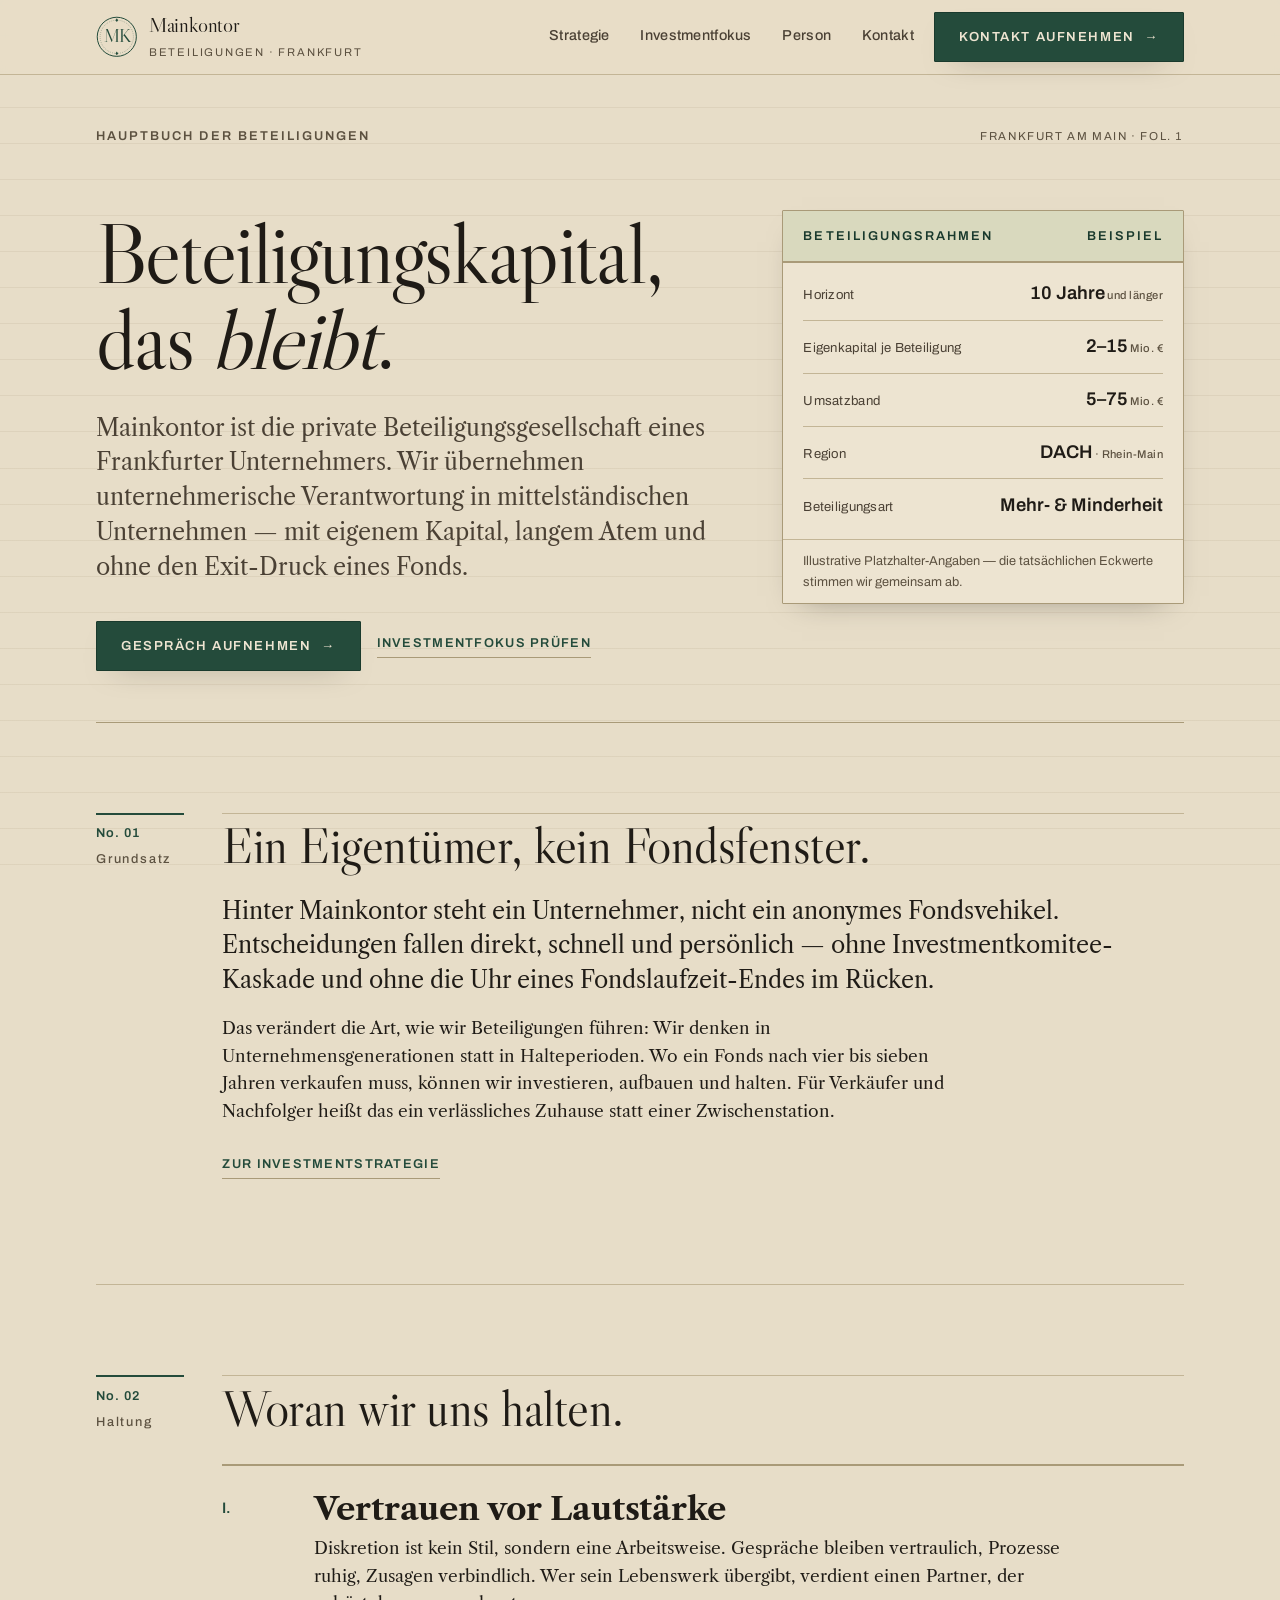
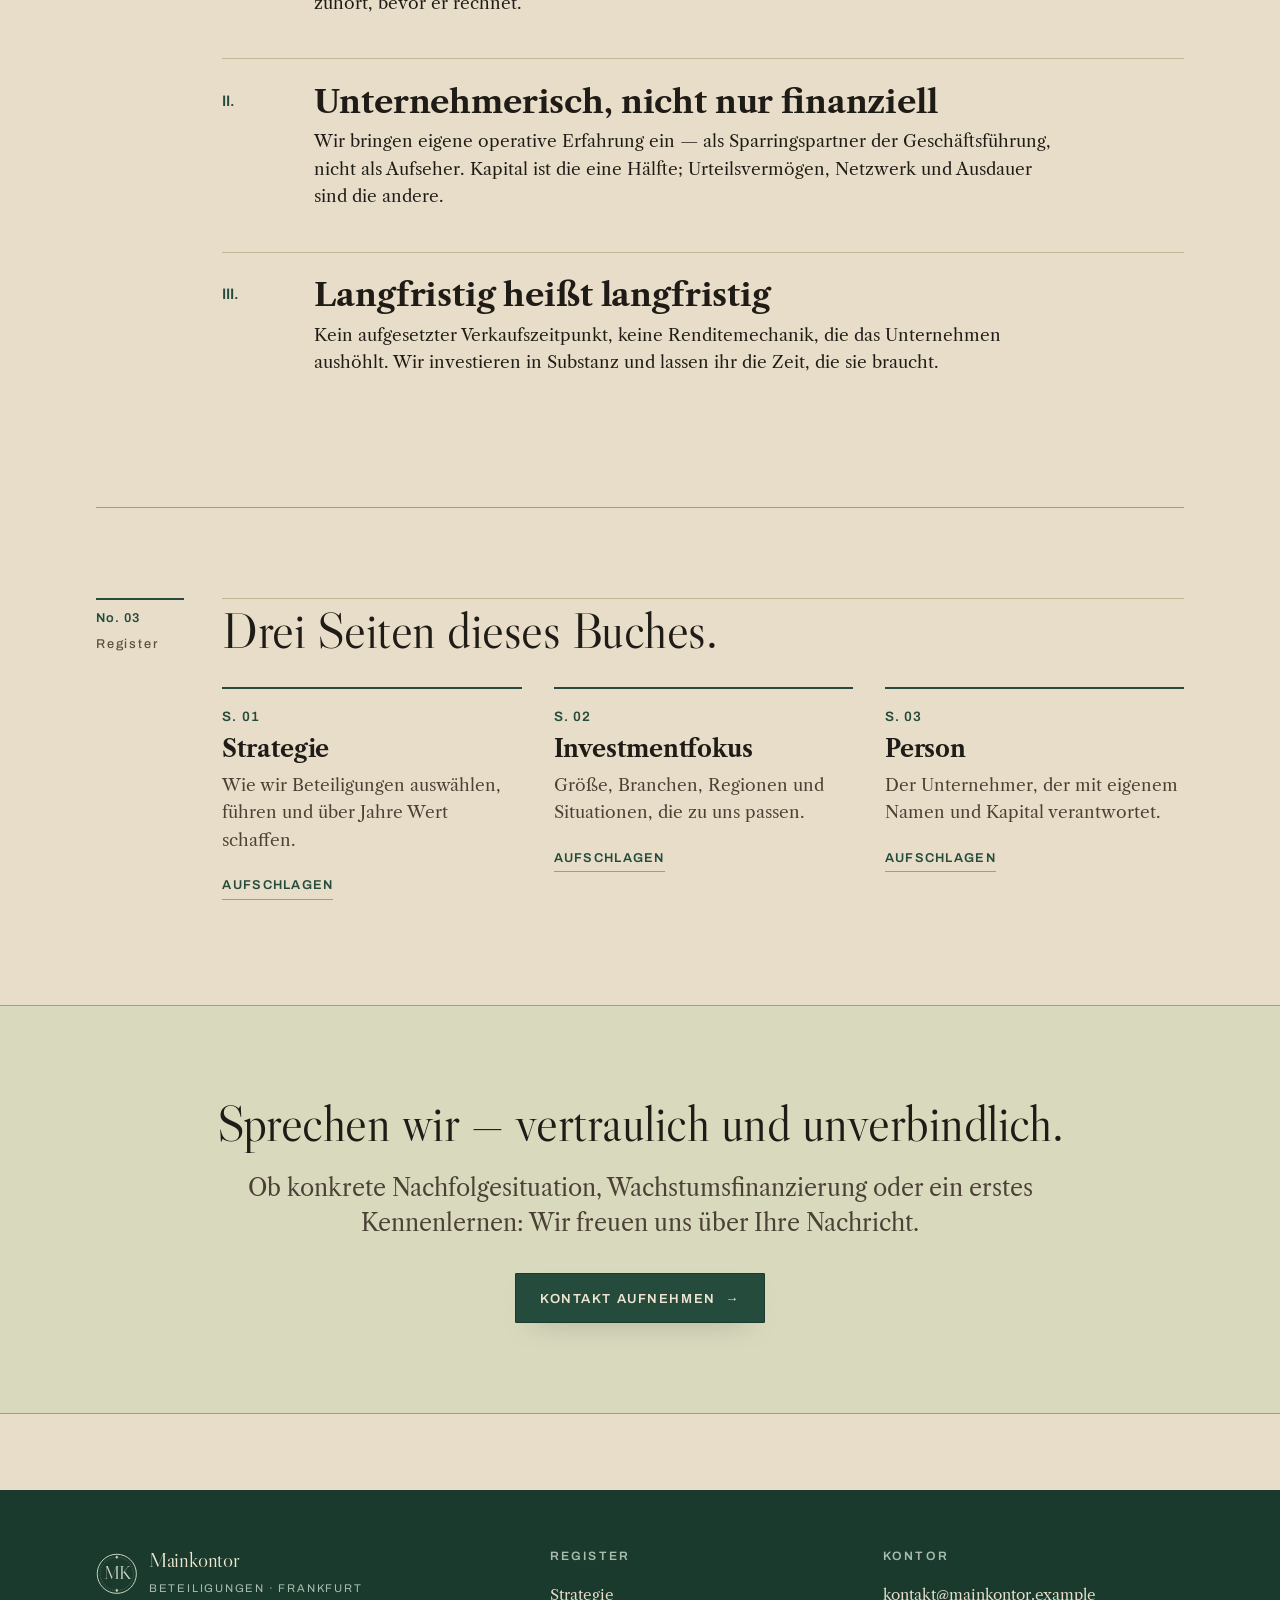
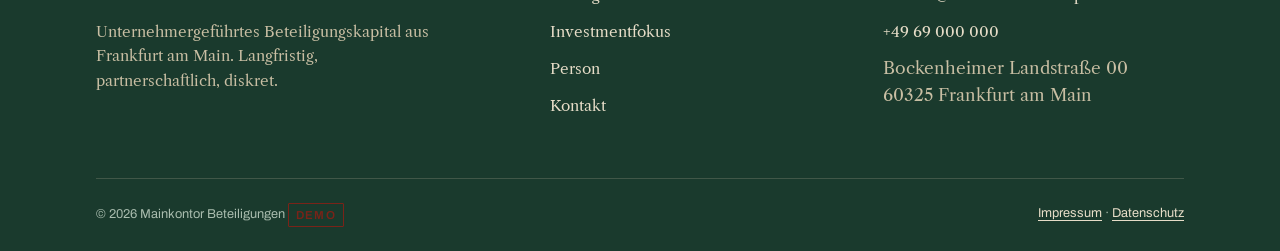
==== index.html @ 07202268 "Add Mainkontor Beteiligungen demo website (Kontorbuch direction) Multi-page static German website (H" ====
<!DOCTYPE html>
<html lang="de">
<head>
<meta charset="utf-8">
<meta name="viewport" content="width=device-width, initial-scale=1">
<title>Mainkontor Beteiligungen — Beteiligungskapital aus Frankfurt</title>
<meta name="description" content="Mainkontor ist die private Beteiligungsgesellschaft eines Frankfurter Unternehmers: unternehmerisches Beteiligungskapital für den Mittelstand — langfristig, partnerschaftlich, diskret.">
<link rel="preload" as="font" type="font/woff2" href="assets/fonts/libre-caslon-display-400.woff2" crossorigin>
<link rel="preload" as="font" type="font/woff2" href="assets/fonts/libre-caslon-text-400.woff2" crossorigin>
<link rel="stylesheet" href="assets/css/main.css">
</head>
<body>
<a class="skip" href="#main">Zum Inhalt springen</a>

<!-- ==================== HEADER ==================== -->
<header class="site-header">
  <div class="wrap site-header__bar">
    <a class="wordmark" href="index.html" aria-label="Mainkontor Beteiligungen — Startseite">
      <span class="seal__mark" style="color:var(--green)" aria-hidden="true">
        <svg viewBox="0 0 100 100" fill="none" xmlns="http://www.w3.org/2000/svg">
          <circle cx="50" cy="50" r="47" stroke="currentColor" stroke-width="2.4"/>
          <circle cx="50" cy="50" r="40" stroke="currentColor" stroke-width="1" stroke-dasharray="1.6 3.2"/>
          <path d="M50 5.5 l3.2 4.5 -3.2 4.5 -3.2 -4.5z" fill="currentColor"/>
          <path d="M50 85.5 l3.2 4.5 -3.2 4.5 -3.2 -4.5z" fill="currentColor"/>
          <text x="50" y="53" text-anchor="middle" dominant-baseline="middle" font-family="'Caslon Display', Georgia, serif" font-size="44" letter-spacing="-2.5" fill="currentColor">MK</text>
        </svg>
      </span>
      <span>
        <span class="wordmark__name">Mainkontor</span>
        <span class="wordmark__sub">Beteiligungen · Frankfurt</span>
      </span>
    </a>
    <div class="site-header__cta">
      <nav class="nav" id="primary-nav" aria-label="Hauptnavigation">
        <a href="strategie.html">Strategie</a>
        <a href="investmentfokus.html">Investmentfokus</a>
        <a href="person.html">Person</a>
        <a href="kontakt.html">Kontakt</a>
      </nav>
      <a class="btn" href="kontakt.html">Kontakt aufnehmen <span class="btn__arrow" aria-hidden="true">→</span></a>
      <button class="nav-toggle__btn" aria-expanded="false" aria-controls="primary-nav">
        <span data-label>Menü</span>
      </button>
    </div>
  </div>
</header>

<main id="main">

  <!-- Running head: book chrome -->
  <div class="wrap section--tight" style="padding-bottom:0">
    <div class="masthead__meta reg" style="margin-bottom:0;color:var(--ink-faint)">
      <span class="label" style="color:var(--ink-faint)">Hauptbuch der Beteiligungen</span>
      <span class="reg" style="margin-left:auto;letter-spacing:.14em;font-size:.72rem">FRANKFURT AM MAIN · FOL. 1</span>
    </div>
  </div>

  <!-- ==================== HERO ==================== -->
  <section class="hero">
    <div class="wrap">
      <div class="hero__grid">
        <div class="reveal">
          <h1 class="hero__title">Beteiligungs&shy;kapital, das <em>bleibt</em>.</h1>
          <p class="hero__lead">Mainkontor ist die private Beteiligungsgesellschaft eines Frankfurter Unternehmers. Wir übernehmen unternehmerische Verantwortung in mittelständischen Unternehmen — mit eigenem Kapital, langem Atem und ohne den Exit-Druck eines Fonds.</p>
          <div class="hero__actions">
            <a class="btn" href="kontakt.html">Gespräch aufnehmen <span class="btn__arrow" aria-hidden="true">→</span></a>
            <a class="tick" href="investmentfokus.html">Investmentfokus prüfen</a>
          </div>
        </div>
        <aside class="register reveal" data-reveal-delay="120" aria-label="Beteiligungsrahmen im Überblick">
          <div class="register__head">
            <span class="label">Beteiligungsrahmen</span>
            <span class="label">Beispiel</span>
          </div>
          <div class="register__rows">
            <div class="register__row"><span class="register__k">Horizont</span><span class="register__v">10 Jahre<small> und länger</small></span></div>
            <div class="register__row"><span class="register__k">Eigenkapital je Beteiligung</span><span class="register__v">2–15<small> Mio. €</small></span></div>
            <div class="register__row"><span class="register__k">Umsatzband</span><span class="register__v">5–75<small> Mio. €</small></span></div>
            <div class="register__row"><span class="register__k">Region</span><span class="register__v">DACH<small> · Rhein-Main</small></span></div>
            <div class="register__row"><span class="register__k">Beteiligungsart</span><span class="register__v">Mehr- &amp; Minderheit</span></div>
          </div>
          <div class="register__foot">Illustrative Platzhalter-Angaben — die tatsächlichen Eckwerte stimmen wir gemeinsam ab.</div>
        </aside>
      </div>
    </div>
  </section>

  <div class="wrap"><hr class="rule-double"></div>

  <!-- ==================== POSITIONIERUNG ==================== -->
  <section class="section">
    <div class="wrap">
      <div class="entry reveal">
        <div class="entry__no">No. 01<small>Grundsatz</small></div>
        <div class="entry__body">
          <h2>Ein Eigentümer, kein Fondsfenster.</h2>
          <p class="lead" style="margin-top:1.25rem">Hinter Mainkontor steht ein Unternehmer, nicht ein anonymes Fondsvehikel. Entscheidungen fallen direkt, schnell und persönlich — ohne Investmentkomitee-Kaskade und ohne die Uhr eines Fondslaufzeit-Endes im Rücken.</p>
          <p>Das verändert die Art, wie wir Beteiligungen führen: Wir denken in Unternehmensgenerationen statt in Halteperioden. Wo ein Fonds nach vier bis sieben Jahren verkaufen muss, können wir investieren, aufbauen und halten. Für Verkäufer und Nachfolger heißt das ein verlässliches Zuhause statt einer Zwischenstation.</p>
          <p style="margin-top:1.5rem"><a class="tick" href="strategie.html">Zur Investmentstrategie</a></p>
        </div>
      </div>
    </div>
  </section>

  <div class="wrap"><hr class="rule-single"></div>

  <!-- ==================== LEITPRINZIPIEN ==================== -->
  <section class="section">
    <div class="wrap">
      <div class="entry">
        <div class="entry__no">No. 02<small>Haltung</small></div>
        <div class="entry__body">
          <h2 style="margin-bottom:1.75rem">Woran wir uns halten.</h2>
          <div class="ledger-list">
            <div class="ledger-list__item reveal">
              <div class="ledger-list__no">I.</div>
              <div>
                <h3>Vertrauen vor Lautstärke</h3>
                <p>Diskretion ist kein Stil, sondern eine Arbeitsweise. Gespräche bleiben vertraulich, Prozesse ruhig, Zusagen verbindlich. Wer sein Lebenswerk übergibt, verdient einen Partner, der zuhört, bevor er rechnet.</p>
              </div>
            </div>
            <div class="ledger-list__item reveal">
              <div class="ledger-list__no">II.</div>
              <div>
                <h3>Unternehmerisch, nicht nur finanziell</h3>
                <p>Wir bringen eigene operative Erfahrung ein — als Sparringspartner der Geschäftsführung, nicht als Aufseher. Kapital ist die eine Hälfte; Urteilsvermögen, Netzwerk und Ausdauer sind die andere.</p>
              </div>
            </div>
            <div class="ledger-list__item reveal">
              <div class="ledger-list__no">III.</div>
              <div>
                <h3>Langfristig heißt langfristig</h3>
                <p>Kein aufgesetzter Verkaufszeitpunkt, keine Renditemechanik, die das Unternehmen aushöhlt. Wir investieren in Substanz und lassen ihr die Zeit, die sie braucht.</p>
              </div>
            </div>
          </div>
        </div>
      </div>
    </div>
  </section>

  <div class="wrap"><hr class="rule-double"></div>

  <!-- ==================== WEGWEISER ==================== -->
  <section class="section">
    <div class="wrap">
      <div class="entry">
        <div class="entry__no">No. 03<small>Register</small></div>
        <div class="entry__body">
          <h2 style="margin-bottom:1.75rem">Drei Seiten dieses Buches.</h2>
          <div class="situations">
            <article class="situation reveal">
              <div class="situation__no">S. 01</div>
              <h3>Strategie</h3>
              <p>Wie wir Beteiligungen auswählen, führen und über Jahre Wert schaffen.</p>
              <p style="margin-top:.9rem"><a class="tick" href="strategie.html">Aufschlagen</a></p>
            </article>
            <article class="situation reveal" data-reveal-delay="90">
              <div class="situation__no">S. 02</div>
              <h3>Investmentfokus</h3>
              <p>Größe, Branchen, Regionen und Situationen, die zu uns passen.</p>
              <p style="margin-top:.9rem"><a class="tick" href="investmentfokus.html">Aufschlagen</a></p>
            </article>
            <article class="situation reveal" data-reveal-delay="180">
              <div class="situation__no">S. 03</div>
              <h3>Person</h3>
              <p>Der Unternehmer, der mit eigenem Namen und Kapital verantwortet.</p>
              <p style="margin-top:.9rem"><a class="tick" href="person.html">Aufschlagen</a></p>
            </article>
          </div>
        </div>
      </div>
    </div>
  </section>

  <!-- ==================== CTA CLOSE ==================== -->
  <section class="section" style="background:var(--green-tint);border-block:1px solid var(--rule-strong)">
    <div class="wrap wrap--narrow" style="text-align:center">
      <h2 class="reveal">Sprechen wir — vertraulich und unverbindlich.</h2>
      <p class="lead reveal" style="margin:1.25rem auto 2rem;color:var(--ink-soft)">Ob konkrete Nachfolgesituation, Wachstumsfinanzierung oder ein erstes Kennenlernen: Wir freuen uns über Ihre Nachricht.</p>
      <a class="btn reveal" href="kontakt.html">Kontakt aufnehmen <span class="btn__arrow" aria-hidden="true">→</span></a>
    </div>
  </section>

</main>

<!-- ==================== FOOTER ==================== -->
<footer class="site-footer">
  <div class="wrap">
    <div class="site-footer__top">
      <div class="site-footer__col">
        <a class="wordmark" href="index.html" aria-label="Mainkontor Beteiligungen — Startseite">
          <span class="seal__mark" style="color:#c9d3c2" aria-hidden="true">
            <svg viewBox="0 0 100 100" fill="none" xmlns="http://www.w3.org/2000/svg">
              <circle cx="50" cy="50" r="47" stroke="currentColor" stroke-width="2.4"/>
              <circle cx="50" cy="50" r="40" stroke="currentColor" stroke-width="1" stroke-dasharray="1.6 3.2"/>
              <path d="M50 5.5 l3.2 4.5 -3.2 4.5 -3.2 -4.5z" fill="currentColor"/>
              <path d="M50 85.5 l3.2 4.5 -3.2 4.5 -3.2 -4.5z" fill="currentColor"/>
              <text x="50" y="53" text-anchor="middle" dominant-baseline="middle" font-family="'Caslon Display', Georgia, serif" font-size="44" letter-spacing="-2.5" fill="currentColor">MK</text>
            </svg>
          </span>
          <span>
            <span class="wordmark__name">Mainkontor</span>
            <span class="wordmark__sub">Beteiligungen · Frankfurt</span>
          </span>
        </a>
        <p style="margin-top:1.1rem;max-width:34ch;color:#c8bea3;font-size:.95rem">Unternehmergeführtes Beteiligungskapital aus Frankfurt am Main. Langfristig, partnerschaftlich, diskret.</p>
      </div>
      <div class="site-footer__col">
        <h3>Register</h3>
        <ul>
          <li><a href="strategie.html">Strategie</a></li>
          <li><a href="investmentfokus.html">Investmentfokus</a></li>
          <li><a href="person.html">Person</a></li>
          <li><a href="kontakt.html">Kontakt</a></li>
        </ul>
      </div>
      <div class="site-footer__col">
        <h3>Kontor</h3>
        <ul>
          <li><a href="mailto:kontakt@mainkontor.example">kontakt@mainkontor.example</a></li>
          <li><a href="tel:+496900000000">+49 69 000 000</a></li>
          <li><span style="color:#c8bea3">Bockenheimer Landstraße 00<br>60325 Frankfurt am Main</span></li>
        </ul>
      </div>
    </div>
    <div class="site-footer__bottom">
      <div class="site-footer__seal"><span>© <span data-year>2026</span> Mainkontor Beteiligungen <span class="demo-badge">Demo</span></span></div>
      <div><a href="impressum.html">Impressum</a> · <a href="datenschutz.html">Datenschutz</a></div>
    </div>
  </div>
</footer>

<script src="assets/js/config.js"></script>
<script src="assets/js/main.js" defer></script>
</body>
</html>
---- assets/css/main.css ----
/* =====================================================================
   Mainkontor Beteiligungen — Designsystem
   Welt: Kontorbuch / Handelsregister-Hauptbuch.
   Eine Beteiligung ist ein eingetragener Anteil in einem geführten Buch.
   ===================================================================== */

/* ---- Fonts (self-hosted) ------------------------------------------- */
@font-face {
  font-family: "Caslon Text";
  src: url("../fonts/libre-caslon-text-400.woff2") format("woff2");
  font-weight: 400; font-style: normal; font-display: swap;
}
@font-face {
  font-family: "Caslon Text";
  src: url("../fonts/libre-caslon-text-400italic.woff2") format("woff2");
  font-weight: 400; font-style: italic; font-display: swap;
}
@font-face {
  font-family: "Caslon Text";
  src: url("../fonts/libre-caslon-text-700.woff2") format("woff2");
  font-weight: 700; font-style: normal; font-display: swap;
}
@font-face {
  font-family: "Caslon Display";
  src: url("../fonts/libre-caslon-display-400.woff2") format("woff2");
  font-weight: 400; font-style: normal; font-display: swap;
}
@font-face {
  font-family: "Archivo";
  src: url("../fonts/archivo-var.woff2") format("woff2");
  font-weight: 400 700; font-style: normal; font-display: swap;
}

/* ---- Tokens -------------------------------------------------------- */
:root {
  /* Ground: warm ledger paper, deliberately not cream */
  --paper:        #e7ddc8;   /* manila/werkdruck ground */
  --paper-2:      #ede4d1;   /* lighter panel */
  --paper-edge:   #d8ccb0;   /* page edge / inset */
  --ink:          #1f1b16;   /* iron-gall near-black */
  --ink-soft:     #4a4034;   /* secondary ink (tinted, not gray) */
  --ink-faint:    #5c5140;   /* tertiary / captions (AA on paper) */
  --rule:         #c3b596;   /* ledger rule line */
  --rule-strong:  #a99a78;   /* double-rule / heavier */
  --green:        #244b3b;   /* Kontor-Grün, committed accent */
  --green-deep:   #1a3a2d;
  --green-tint:   #d9d9be;   /* aged green wash panel */
  --oxblood:      #7a2318;   /* Siegel / stamp only */
  --gold:         #9a7b2e;   /* brass hairline detail, sparing */

  --shadow-page:  0 1px 0 var(--paper-2), 0 18px 40px -28px rgba(31,27,22,.55);
  --shadow-lift:  0 12px 30px -20px rgba(31,27,22,.5);

  --font-serif:   "Caslon Text", "Iowan Old Style", "Palatino Linotype", Georgia, serif;
  --font-display: "Caslon Display", var(--font-serif);
  --font-reg:     "Archivo", "Helvetica Neue", Arial, sans-serif; /* register/label voice */

  --measure:      68ch;
  --wrap:         74rem;   /* max content width */
  --wrap-narrow:  60rem;
  --gutter:       clamp(1.25rem, 4vw, 3rem);

  --step-1:  clamp(.72rem, .68rem + .2vw, .8rem);
  --step0:   clamp(1rem, .96rem + .2vw, 1.075rem);
  --step1:   clamp(1.2rem, 1.1rem + .5vw, 1.45rem);
  --step2:   clamp(1.5rem, 1.3rem + 1vw, 2rem);
  --step3:   clamp(2rem, 1.6rem + 2.2vw, 3.2rem);
  --step4:   clamp(2.7rem, 1.9rem + 4.2vw, 5.2rem);
}

/* ---- Reset / base -------------------------------------------------- */
*, *::before, *::after { box-sizing: border-box; }
html { -webkit-text-size-adjust: 100%; scroll-behavior: smooth; }
@media (prefers-reduced-motion: reduce) { html { scroll-behavior: auto; } }

body {
  margin: 0;
  background-color: var(--paper);
  color: var(--ink);
  font-family: var(--font-serif);
  font-size: var(--step0);
  line-height: 1.6;
  font-feature-settings: "kern" 1, "liga" 1, "onum" 1;
  text-rendering: optimizeLegibility;
  -webkit-font-smoothing: antialiased;
  /* faint ledger paper grain + horizontal booking lines behind everything */
  background-image:
    repeating-linear-gradient(
      to bottom,
      transparent 0,
      transparent 2.19rem,
      rgba(122, 102, 66, .09) 2.19rem,
      rgba(122, 102, 66, .09) calc(2.19rem + 1px)
    );
  background-attachment: fixed;
}

/* Themeable browser surfaces */
::selection { background: var(--green); color: var(--paper-2); }
::-moz-selection { background: var(--green); color: var(--paper-2); }
:root { accent-color: var(--green); caret-color: var(--green); color-scheme: light; }
html { scrollbar-color: var(--rule-strong) var(--paper); }
::-webkit-scrollbar { width: 12px; height: 12px; }
::-webkit-scrollbar-track { background: var(--paper); }
::-webkit-scrollbar-thumb { background: var(--rule-strong); border: 3px solid var(--paper); border-radius: 0; }

img { max-width: 100%; display: block; }
[hidden] { display: none !important; }

:focus-visible {
  outline: 2px solid var(--green);
  outline-offset: 2px;
}

/* ---- Typography ---------------------------------------------------- */
h1, h2, h3, h4 { margin: 0; font-weight: 400; line-height: 1.08; text-wrap: balance; letter-spacing: -.01em; }
h1 { font-family: var(--font-display); font-size: var(--step4); letter-spacing: -.02em; }
h2 { font-family: var(--font-display); font-size: var(--step3); }
h3 { font-family: var(--font-serif); font-size: var(--step2); font-weight: 700; letter-spacing: -.005em; }
h4 { font-family: var(--font-serif); font-size: var(--step1); font-weight: 700; }
p { margin: 0 0 1rem; max-width: var(--measure); }
p.lead { font-size: var(--step1); line-height: 1.5; color: var(--ink); }
a { color: var(--green); text-decoration-thickness: 1px; text-underline-offset: 3px; }
/* hover feedback via underline weight, never a darker text colour
   (keeps buttons/ticks/wordmark from ever rendering dark-on-green) */
a:not(.btn):not(.tick):not(.wordmark):hover { text-decoration-thickness: 2px; }
strong { font-weight: 700; }
em { font-style: italic; }
small { font-size: var(--step-1); }

/* The register/label voice — tabular figures, tracked caps */
.reg {
  font-family: var(--font-reg);
  font-variant-numeric: tabular-nums lining-nums;
  font-feature-settings: "tnum" 1, "lnum" 1;
}
.label {
  font-family: var(--font-reg);
  font-size: var(--step-1);
  font-weight: 600;
  letter-spacing: .16em;
  text-transform: uppercase;
  color: var(--ink-soft);
}

/* ---- Layout helpers ------------------------------------------------ */
.wrap { width: 100%; max-width: var(--wrap); margin-inline: auto; padding-inline: var(--gutter); }
.wrap--narrow { max-width: var(--wrap-narrow); }
.section { padding-block: clamp(3.5rem, 7vw, 6.5rem); }
.section--tight { padding-block: clamp(2.25rem, 4vw, 3.5rem); }
.stack > * + * { margin-top: 1rem; }
.stack-lg > * + * { margin-top: 2rem; }

/* Double-rule section divider — the book's section break */
.rule-double {
  border: 0;
  height: 0;
  border-top: 1px solid var(--rule-strong);
  box-shadow: 0 3px 0 -2px var(--rule-strong);
  margin: 0;
}
.rule-single { border: 0; border-top: 1px solid var(--rule); margin: 0; }

/* ---- Ledger entry: the recurring structural device ----------------- */
/* A section is a numbered booking entry. The No. is a real index column,
   not a decorative eyebrow — it sits in its own ledger gutter. */
.entry {
  display: grid;
  grid-template-columns: 5.5rem 1fr;
  column-gap: clamp(1rem, 3vw, 2.5rem);
  align-items: start;
}
.entry__no {
  font-family: var(--font-reg);
  font-variant-numeric: tabular-nums lining-nums;
  font-weight: 600;
  font-size: var(--step-1);
  letter-spacing: .08em;
  color: var(--green);
  padding-top: .55rem;
  border-top: 2px solid var(--green);
  white-space: nowrap;
}
.entry__no small { display: block; color: var(--ink-faint); font-weight: 500; letter-spacing: .14em; margin-top: .35rem; }
.entry__body { padding-top: .3rem; border-top: 1px solid var(--rule); }
@media (max-width: 40rem) {
  .entry { grid-template-columns: 1fr; row-gap: .5rem; }
  .entry__body { border-top: 0; }
}

/* ---- Monogram seal ------------------------------------------------- */
.seal { display: inline-flex; align-items: center; gap: .7rem; }
.seal__mark { width: 2.6rem; height: 2.6rem; flex: none; }
.seal__mark svg { width: 100%; height: 100%; display: block; }

/* ---- Wordmark ------------------------------------------------------ */
.wordmark { display: inline-flex; align-items: center; gap: .7rem; text-decoration: none; color: var(--ink); }
.wordmark:hover { color: var(--ink); }
.wordmark__name { font-family: var(--font-display); font-size: 1.32rem; line-height: 1; letter-spacing: -.01em; }
.wordmark__sub { font-family: var(--font-reg); font-size: .7rem; letter-spacing: .16em; text-transform: uppercase; color: var(--ink-faint); display: block; margin-top: .3rem; }

/* ---- Buttons: the "stamp" ------------------------------------------ */
.btn {
  --btn-fg: var(--paper-2);
  --btn-bg: var(--green);
  display: inline-flex; align-items: center; gap: .6rem;
  font-family: var(--font-reg); font-weight: 600;
  font-size: .82rem; letter-spacing: .12em; text-transform: uppercase;
  color: var(--btn-fg); background: var(--btn-bg);
  padding: .85rem 1.5rem; border: 1px solid var(--green-deep);
  border-radius: 1px; cursor: pointer; text-decoration: none;
  transition: transform .18s cubic-bezier(.2,.7,.2,1), box-shadow .18s, background .18s;
  box-shadow: var(--shadow-lift);
}
.btn:hover { background: var(--green-deep); color: var(--paper-2); transform: translateY(-1px); }
.btn:active { transform: translateY(0); }
.btn--ghost {
  --btn-fg: var(--green); background: transparent; border-color: var(--rule-strong);
  box-shadow: none;
}
.btn--ghost:hover { background: color-mix(in srgb, var(--green) 8%, transparent); color: var(--green); border-color: var(--green); }
.btn--block { width: 100%; justify-content: center; }
.btn[disabled], .btn[aria-disabled="true"] { opacity: .5; cursor: not-allowed; transform: none; box-shadow: none; }

/* stamp glyph inside button */
.btn__arrow { font-family: var(--font-reg); font-weight: 700; }

/* ---- Text link with ledger tick ------------------------------------ */
.tick {
  font-family: var(--font-reg); font-weight: 600; font-size: .8rem;
  letter-spacing: .1em; text-transform: uppercase; text-decoration: none;
  display: inline-flex; align-items: center; gap: .5rem;
  border-bottom: 1px solid var(--rule-strong); padding-bottom: .2rem;
  color: var(--green);
}
.tick:hover { border-color: var(--green); gap: .75rem; transition: gap .18s; }

/* ---- Site header --------------------------------------------------- */
.site-header {
  position: sticky; top: 0; z-index: 50;
  background: color-mix(in srgb, var(--paper) 88%, transparent);
  backdrop-filter: saturate(120%) blur(6px);
  border-bottom: 1px solid var(--rule);
}
.site-header__bar { display: flex; align-items: center; justify-content: space-between; gap: 1rem; min-height: 4.6rem; }
.nav { display: flex; align-items: center; gap: clamp(1rem, 2.4vw, 2.2rem); }
.nav a {
  font-family: var(--font-reg); font-weight: 500; font-size: .9rem;
  color: var(--ink-soft); text-decoration: none; letter-spacing: .02em;
  padding: .35rem 0; border-bottom: 2px solid transparent;
}
.nav a:hover { color: var(--ink); }
.nav a[aria-current="page"] { color: var(--ink); border-bottom-color: var(--green); }
.site-header__cta { display: flex; align-items: center; gap: 1.25rem; }

.nav-toggle { display: none; }
.nav-toggle__btn {
  display: none; background: transparent; border: 1px solid var(--rule-strong);
  border-radius: 1px; padding: .5rem .7rem; cursor: pointer; color: var(--ink);
  font-family: var(--font-reg); font-size: .8rem; letter-spacing: .1em; text-transform: uppercase;
}

@media (max-width: 56rem) {
  .site-header__cta .btn { display: none; }
  .nav-toggle__btn { display: inline-flex; align-items: center; gap: .5rem; }
  .nav {
    position: fixed; inset: 4.6rem 0 auto 0;
    flex-direction: column; align-items: stretch; gap: 0;
    background: var(--paper-2); border-bottom: 1px solid var(--rule-strong);
    padding: .5rem var(--gutter) 1.25rem;
    transform: translateY(-8px); opacity: 0; pointer-events: none;
    transition: opacity .2s, transform .2s;
    box-shadow: var(--shadow-page);
  }
  .nav[data-open="true"] { transform: translateY(0); opacity: 1; pointer-events: auto; }
  .nav a { padding: .9rem 0; border-bottom: 1px solid var(--rule); }
  .nav a[aria-current="page"] { border-bottom-color: var(--rule); color: var(--green); }
  .nav .btn { display: inline-flex; margin-top: 1rem; }
}

/* ---- Page masthead (per-page opening) ------------------------------ */
.masthead { padding-block: clamp(2.75rem, 6vw, 5rem) clamp(1.5rem, 3vw, 2.5rem); }
.masthead__meta { display: flex; flex-wrap: wrap; gap: .5rem 1.5rem; align-items: baseline; margin-bottom: 1.5rem; }
.masthead h1 { max-width: 18ch; }
.masthead p.lead { margin-top: 1.5rem; }

/* ---- Hero (start page) --------------------------------------------- */
.hero { padding-block: clamp(2.5rem, 5vw, 4.5rem) clamp(2rem, 4vw, 3.5rem); }
.hero__grid { display: grid; grid-template-columns: minmax(0, 1.55fr) minmax(0, 1fr); gap: clamp(2rem, 5vw, 4.5rem); align-items: start; }
.hero__title { font-size: clamp(2.6rem, 1.6rem + 4.6vw, 5.4rem); line-height: 1.02; }
.hero__title em { font-style: italic; }
.hero__lead { margin-top: 1.75rem; font-size: var(--step1); line-height: 1.5; color: var(--ink-soft); max-width: 46ch; }
.hero__actions { display: flex; flex-wrap: wrap; gap: 1rem; margin-top: 2.25rem; align-items: center; }
@media (max-width: 54rem) {
  .hero__grid { grid-template-columns: 1fr; gap: 2.25rem; }
}

/* ---- Register / Bestand panel (ledger table of figures) ------------ */
.register {
  background: var(--paper-2);
  border: 1px solid var(--rule-strong);
  border-radius: 1px;
  box-shadow: var(--shadow-lift);
}
.register__head {
  display: flex; align-items: baseline; justify-content: space-between; gap: 1rem;
  padding: .9rem 1.25rem; border-bottom: 2px solid var(--rule-strong);
  background: var(--green-tint);
}
.register__head .label { color: var(--green-deep); }
.register__rows { padding: .35rem 1.25rem .5rem; }
.register__row {
  display: flex; align-items: baseline; justify-content: space-between; gap: 1rem;
  padding: .7rem 0; border-bottom: 1px solid var(--rule);
}
.register__row:last-child { border-bottom: 0; }
.register__k { font-family: var(--font-reg); font-size: .82rem; color: var(--ink-soft); letter-spacing: .02em; }
.register__v {
  font-family: var(--font-reg); font-variant-numeric: tabular-nums lining-nums;
  font-weight: 600; font-size: 1.15rem; color: var(--ink);
}
.register__v small { font-family: var(--font-reg); font-weight: 500; font-size: .7rem; color: var(--ink-faint); letter-spacing: .04em; }
.register__foot { padding: .7rem 1.25rem; border-top: 1px solid var(--rule); font-size: var(--step-1); color: var(--ink-faint); font-family: var(--font-reg); }

/* ---- Principles / ledger list -------------------------------------- */
.ledger-list { display: grid; gap: 0; }
.ledger-list__item {
  display: grid; grid-template-columns: 3.5rem 1fr; gap: clamp(1rem, 3vw, 2.25rem);
  padding: 1.6rem 0; border-top: 1px solid var(--rule); align-items: start;
}
.ledger-list__item:first-child { border-top: 2px solid var(--rule-strong); }
.ledger-list__no {
  font-family: var(--font-reg); font-variant-numeric: tabular-nums; font-weight: 600;
  color: var(--green); font-size: .95rem; padding-top: .25rem;
}
.ledger-list__item h3 { margin-bottom: .5rem; }

/* ---- Criteria grid (Investmentfokus) ------------------------------- */
.criteria { display: grid; grid-template-columns: repeat(auto-fit, minmax(15rem, 1fr)); gap: 1px; background: var(--rule); border: 1px solid var(--rule-strong); }
.criteria__cell { background: var(--paper-2); padding: 1.5rem 1.4rem; display: flex; flex-direction: column; gap: .55rem; }
.criteria__cell .label { color: var(--green-deep); }
.criteria__val { font-family: var(--font-display); font-size: 1.75rem; line-height: 1.1; }
.criteria__val .unit { font-family: var(--font-reg); font-size: .95rem; color: var(--ink-faint); letter-spacing: .02em; }
.criteria__note { font-size: var(--step-1); color: var(--ink-soft); font-family: var(--font-reg); }

/* ---- Situations (Nachfolge / Wachstum / Carve-out) ----------------- */
.situations { display: grid; grid-template-columns: repeat(auto-fit, minmax(16rem, 1fr)); gap: clamp(1.25rem, 3vw, 2rem); }
.situation { border-top: 2px solid var(--green); padding-top: 1.1rem; }
.situation__no { font-family: var(--font-reg); font-variant-numeric: tabular-nums; font-weight: 600; color: var(--green); font-size: .85rem; letter-spacing: .08em; }
.situation h3 { margin: .5rem 0 .6rem; font-size: var(--step1); }
.situation p { font-size: var(--step0); color: var(--ink-soft); }

/* ---- Prose two-column (strategy) ----------------------------------- */
.prose-grid { display: grid; grid-template-columns: repeat(auto-fit, minmax(18rem, 1fr)); gap: clamp(1.5rem, 4vw, 3rem); }

/* ---- Person: portrait plate + vita --------------------------------- */
.person { display: grid; grid-template-columns: minmax(0, 0.9fr) minmax(0, 1.25fr); gap: clamp(2rem, 5vw, 4rem); align-items: start; }
@media (max-width: 52rem) { .person { grid-template-columns: 1fr; } }
.portrait {
  position: relative; background: var(--paper-2); border: 1px solid var(--rule-strong);
  border-radius: 1px; box-shadow: var(--shadow-lift); overflow: hidden;
}
.portrait svg { width: 100%; height: auto; display: block; }
.portrait__cap { padding: .8rem 1rem; border-top: 1px solid var(--rule); font-family: var(--font-reg); font-size: var(--step-1); color: var(--ink-faint); display: flex; justify-content: space-between; gap: 1rem; }
.vita__row { display: grid; grid-template-columns: 8rem 1fr; gap: 1.25rem; padding: 1rem 0; border-top: 1px solid var(--rule); }
.vita__row:first-of-type { border-top: 2px solid var(--rule-strong); }
.vita__yr { font-family: var(--font-reg); font-variant-numeric: tabular-nums; font-weight: 600; color: var(--green); font-size: .95rem; }
@media (max-width: 34rem) { .vita__row { grid-template-columns: 1fr; gap: .3rem; } }

blockquote.pull {
  margin: 0; font-family: var(--font-display); font-size: var(--step2);
  line-height: 1.34; color: var(--green-deep); border-left: 0;
  padding: 1.5rem 0; position: relative;
}
blockquote.pull cite { display: block; margin-top: 1rem; font-family: var(--font-reg); font-style: normal; font-size: .85rem; letter-spacing: .04em; color: var(--ink-faint); }

/* ---- Contact form -------------------------------------------------- */
.contact-grid { display: grid; grid-template-columns: minmax(0, 1fr) minmax(0, 1.1fr); gap: clamp(2rem, 5vw, 4rem); align-items: start; }
@media (max-width: 52rem) { .contact-grid { grid-template-columns: 1fr; } }

.form { background: var(--paper-2); border: 1px solid var(--rule-strong); border-radius: 1px; box-shadow: var(--shadow-lift); }
.form__head { padding: 1.1rem 1.5rem; border-bottom: 2px solid var(--rule-strong); background: var(--green-tint); display: flex; align-items: baseline; justify-content: space-between; gap: 1rem; }
.form__head .label { color: var(--green-deep); }
.form__body { padding: 1.5rem; display: grid; gap: 1.15rem; }
.field { display: grid; gap: .4rem; }
.field > label { font-family: var(--font-reg); font-size: .82rem; font-weight: 600; letter-spacing: .04em; color: var(--ink-soft); }
.field > label .req { color: var(--oxblood); }
.field input, .field textarea, .field select {
  font-family: var(--font-serif); font-size: 1rem; color: var(--ink);
  background: var(--paper); border: 1px solid var(--rule-strong); border-radius: 1px;
  padding: .7rem .8rem; width: 100%; transition: border-color .15s, box-shadow .15s;
}
/* theme the native select to match the ledger inputs */
.field select {
  appearance: none; -webkit-appearance: none; padding-right: 2.4rem; cursor: pointer;
  background-image: url("data:image/svg+xml,%3Csvg xmlns='http://www.w3.org/2000/svg' width='14' height='14' viewBox='0 0 24 24' fill='none' stroke='%23244b3b' stroke-width='2.5' stroke-linecap='round' stroke-linejoin='round'%3E%3Cpolyline points='6 9 12 15 18 9'/%3E%3C/svg%3E");
  background-repeat: no-repeat; background-position: right .9rem center;
}
.field input:focus, .field textarea:focus, .field select:focus { outline: none; border-color: var(--green); box-shadow: 0 0 0 3px color-mix(in srgb, var(--green) 22%, transparent); }
.field textarea { resize: vertical; min-height: 8rem; }
.field input:user-invalid, .field textarea:user-invalid { border-color: var(--oxblood); }
.field__error { font-family: var(--font-reg); font-size: .78rem; color: var(--oxblood); min-height: 1em; }
.field--check { grid-template-columns: auto 1fr; align-items: start; gap: .7rem; }
.field--check input { width: 1.1rem; height: 1.1rem; margin-top: .2rem; }
.field--check label { font-family: var(--font-serif); font-weight: 400; font-size: .92rem; color: var(--ink-soft); letter-spacing: 0; }
.hp { position: absolute !important; left: -9999px !important; width: 1px; height: 1px; overflow: hidden; }

.form__status { font-family: var(--font-reg); font-size: .9rem; padding: 0 1.5rem; }
.form__note { padding: 0 1.5rem 1.5rem; font-family: var(--font-reg); font-size: var(--step-1); color: var(--ink-faint); }

.form-success {
  padding: 2.5rem 1.5rem; text-align: center;
}
.form-success .seal__mark { width: 3.4rem; height: 3.4rem; margin: 0 auto 1rem; }
.form-success h3 { margin-bottom: .5rem; }
.form-success p { margin-inline: auto; }

/* Contact aside — direct coordinates */
.coords { display: grid; gap: 0; }
.coords__row { padding: 1rem 0; border-top: 1px solid var(--rule); }
.coords__row:first-child { border-top: 2px solid var(--rule-strong); }
.coords__row .label { display: block; margin-bottom: .35rem; }
.coords__row a { font-family: var(--font-serif); color: var(--ink); text-decoration: none; }
.coords__row a:hover { color: var(--green); }

/* ---- Notes / placeholder disclosure -------------------------------- */
.demo-note {
  font-family: var(--font-reg); font-size: var(--step-1); color: var(--ink-faint);
  border-top: 1px solid var(--rule); padding-top: .6rem; margin-top: 1rem;
}
.demo-badge {
  display: inline-block; font-family: var(--font-reg); font-size: .72rem; font-weight: 600;
  letter-spacing: .12em; text-transform: uppercase; color: var(--oxblood);
  border: 1px solid var(--oxblood); border-radius: 1px; padding: .1rem .42rem; vertical-align: middle;
}

/* ---- Footer -------------------------------------------------------- */
.site-footer { background: var(--green-deep); color: #d9ceb4; margin-top: clamp(3rem, 6vw, 5rem); }
.site-footer a { color: #e7ddc8; }
.site-footer .wordmark__name { color: #f0e7cf; }
.site-footer .wordmark__sub { color: #a9bcae; }
.site-footer__top { display: grid; grid-template-columns: 1.4fr 1fr 1fr; gap: 2rem; padding-block: clamp(2.5rem, 5vw, 3.75rem); border-bottom: 1px solid rgba(217,206,180,.2); }
.site-footer__col h3 { font-family: var(--font-reg); font-size: .76rem; letter-spacing: .18em; text-transform: uppercase; color: #a9bcae; font-weight: 600; margin-bottom: 1rem; }
.site-footer__col ul { list-style: none; margin: 0; padding: 0; display: grid; gap: .6rem; }
.site-footer__col a { text-decoration: none; font-size: .95rem; }
.site-footer__col a:hover { text-decoration: underline; text-underline-offset: 3px; }
.site-footer__bottom { display: flex; flex-wrap: wrap; gap: .75rem 2rem; justify-content: space-between; padding-block: 1.5rem; font-family: var(--font-reg); font-size: var(--step-1); color: #a9bcae; }
.site-footer__seal { display: flex; align-items: center; gap: .8rem; }
@media (max-width: 46rem) { .site-footer__top { grid-template-columns: 1fr 1fr; } }
@media (max-width: 30rem) { .site-footer__top { grid-template-columns: 1fr; } }

/* ---- Reveal motion (one authored moment) --------------------------- */
.reveal { opacity: 0; transform: translateY(14px); }
.reveal.is-in { opacity: 1; transform: none; transition: opacity .7s cubic-bezier(.2,.7,.2,1), transform .7s cubic-bezier(.2,.7,.2,1); }
@media (prefers-reduced-motion: reduce) { .reveal { opacity: 1; transform: none; } .reveal.is-in { transition: none; } }

/* skip link */
.skip { position: absolute; left: -9999px; top: 0; background: var(--green); color: var(--paper-2); padding: .6rem 1rem; z-index: 100; font-family: var(--font-reg); }
.skip:focus { left: 0; }
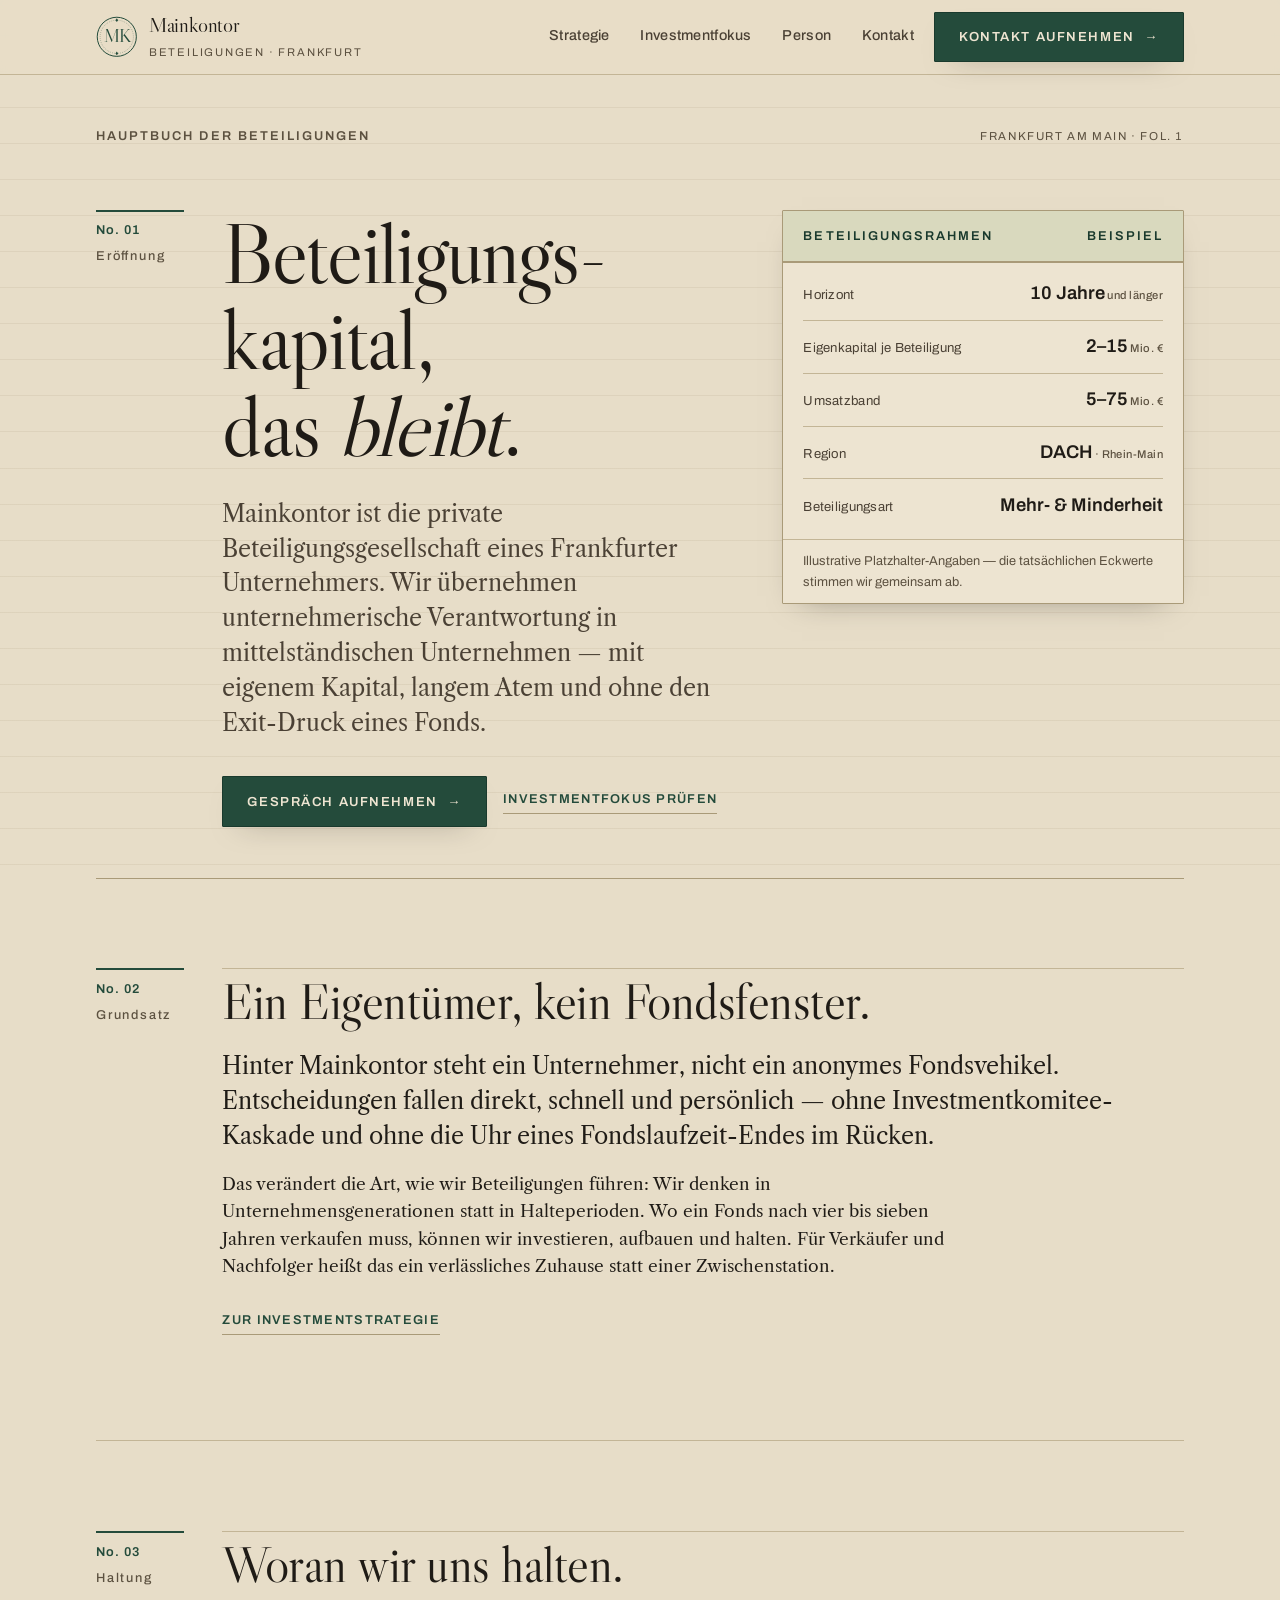
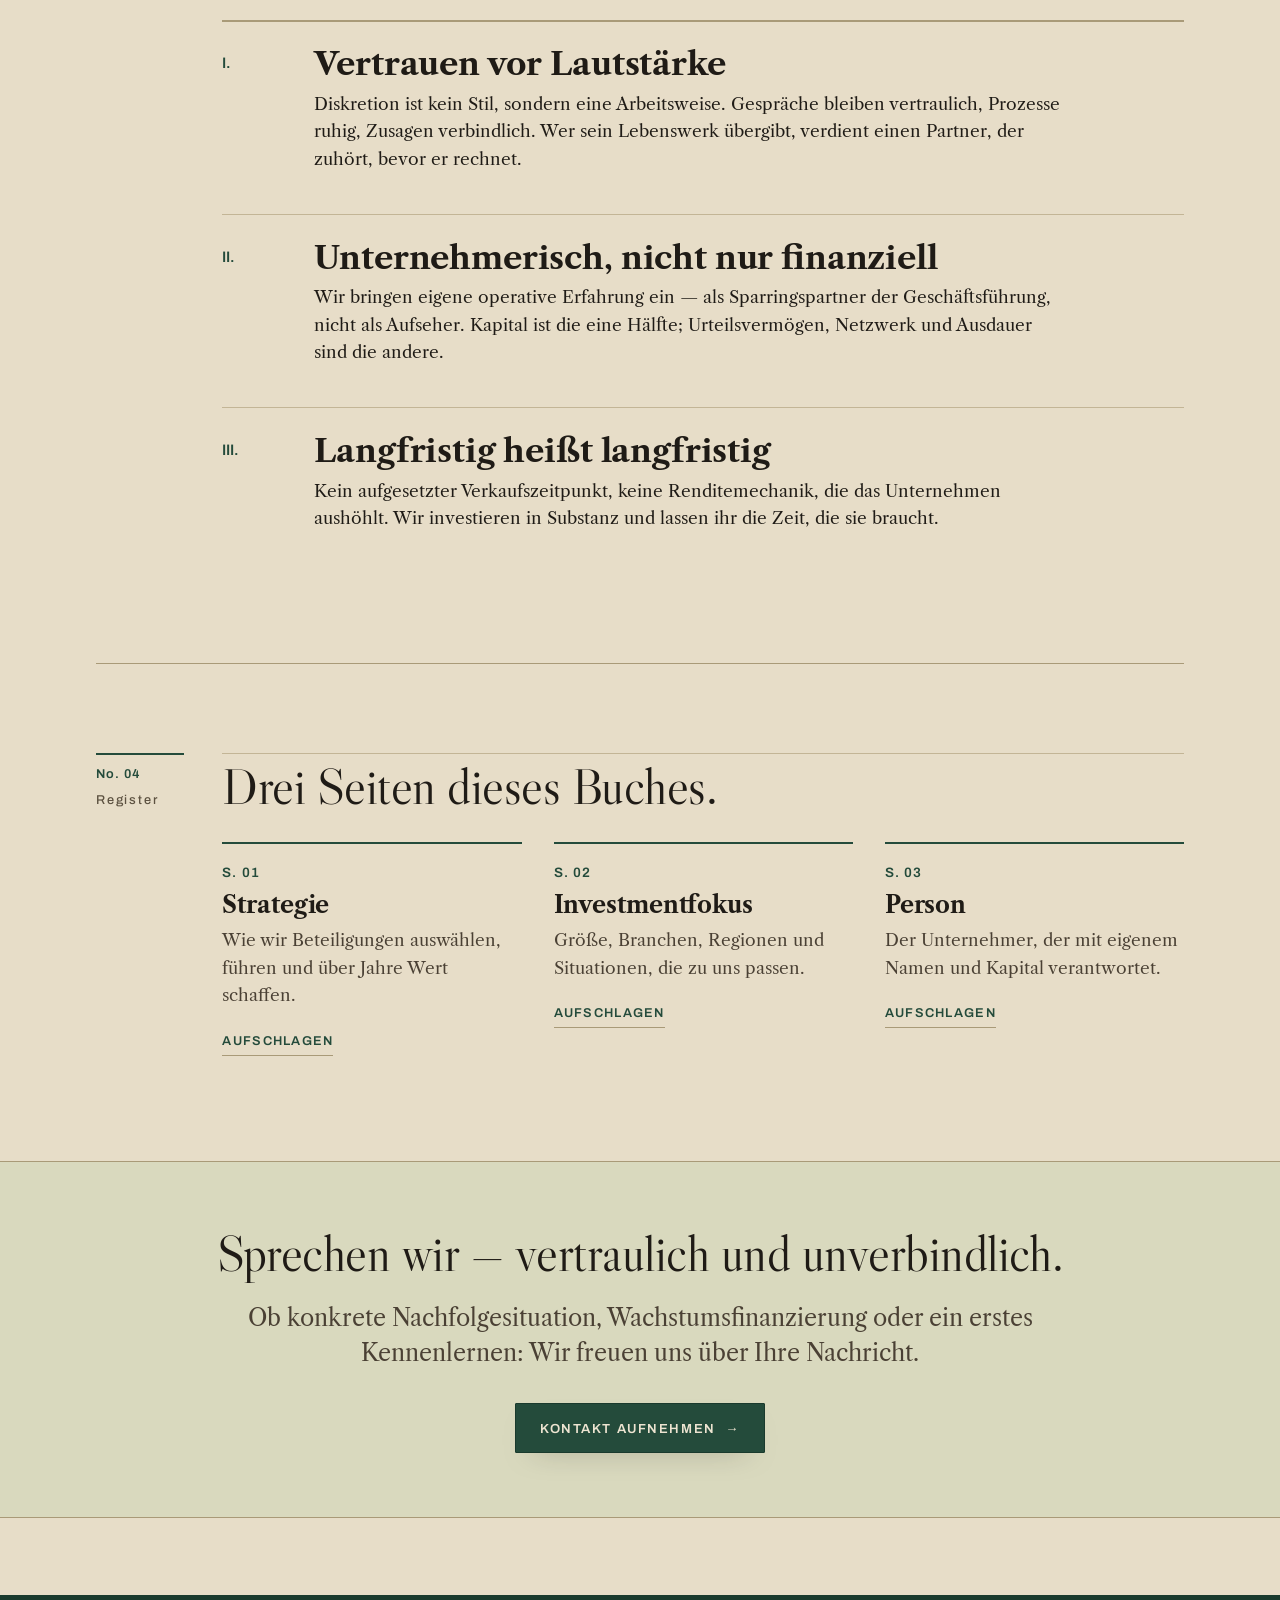
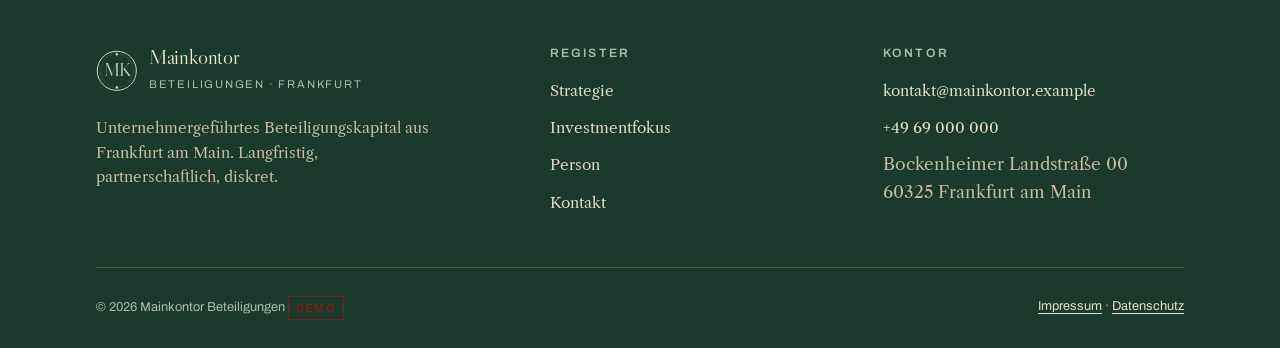
==== commit 23509e42: "Apply finish-review fixes and clear detector warnings Finish reviewer disposition was "fix" (two mat" ====
--- a/index.html
+++ b/index.html
@@ -59,12 +59,15 @@
   <section class="hero">
     <div class="wrap">
       <div class="hero__grid">
-        <div class="reveal">
+        <div class="entry entry--hero reveal">
+          <div class="entry__no">No. 01<small>Eröffnung</small></div>
+          <div class="entry__body">
           <h1 class="hero__title">Beteiligungs&shy;kapital, das <em>bleibt</em>.</h1>
           <p class="hero__lead">Mainkontor ist die private Beteiligungsgesellschaft eines Frankfurter Unternehmers. Wir übernehmen unternehmerische Verantwortung in mittelständischen Unternehmen — mit eigenem Kapital, langem Atem und ohne den Exit-Druck eines Fonds.</p>
           <div class="hero__actions">
             <a class="btn" href="kontakt.html">Gespräch aufnehmen <span class="btn__arrow" aria-hidden="true">→</span></a>
             <a class="tick" href="investmentfokus.html">Investmentfokus prüfen</a>
+          </div>
           </div>
         </div>
         <aside class="register reveal" data-reveal-delay="120" aria-label="Beteiligungsrahmen im Überblick">
@@ -91,7 +94,7 @@
   <section class="section">
     <div class="wrap">
       <div class="entry reveal">
-        <div class="entry__no">No. 01<small>Grundsatz</small></div>
+        <div class="entry__no">No. 02<small>Grundsatz</small></div>
         <div class="entry__body">
           <h2>Ein Eigentümer, kein Fondsfenster.</h2>
           <p class="lead" style="margin-top:1.25rem">Hinter Mainkontor steht ein Unternehmer, nicht ein anonymes Fondsvehikel. Entscheidungen fallen direkt, schnell und persönlich — ohne Investmentkomitee-Kaskade und ohne die Uhr eines Fondslaufzeit-Endes im Rücken.</p>
@@ -108,7 +111,7 @@
   <section class="section">
     <div class="wrap">
       <div class="entry">
-        <div class="entry__no">No. 02<small>Haltung</small></div>
+        <div class="entry__no">No. 03<small>Haltung</small></div>
         <div class="entry__body">
           <h2 style="margin-bottom:1.75rem">Woran wir uns halten.</h2>
           <div class="ledger-list">
@@ -145,7 +148,7 @@
   <section class="section">
     <div class="wrap">
       <div class="entry">
-        <div class="entry__no">No. 03<small>Register</small></div>
+        <div class="entry__no">No. 04<small>Register</small></div>
         <div class="entry__body">
           <h2 style="margin-bottom:1.75rem">Drei Seiten dieses Buches.</h2>
           <div class="situations">
@@ -174,7 +177,7 @@
   </section>
 
   <!-- ==================== CTA CLOSE ==================== -->
-  <section class="section" style="background:var(--green-tint);border-block:1px solid var(--rule-strong)">
+  <section class="section band" style="background:var(--green-tint);border-block:1px solid var(--rule-strong)">
     <div class="wrap wrap--narrow" style="text-align:center">
       <h2 class="reveal">Sprechen wir — vertraulich und unverbindlich.</h2>
       <p class="lead reveal" style="margin:1.25rem auto 2rem;color:var(--ink-soft)">Ob konkrete Nachfolgesituation, Wachstumsfinanzierung oder ein erstes Kennenlernen: Wir freuen uns über Ihre Nachricht.</p>
--- a/assets/css/main.css
+++ b/assets/css/main.css
@@ -148,6 +148,9 @@
 .wrap--narrow { max-width: var(--wrap-narrow); }
 .section { padding-block: clamp(3.5rem, 7vw, 6.5rem); }
 .section--tight { padding-block: clamp(2.25rem, 4vw, 3.5rem); }
+/* colored full-bleed CTA band: static padding so content is clearly inset
+   from the color field on every edge */
+.band { padding: 4rem 1.75rem; }
 .stack > * + * { margin-top: 1rem; }
 .stack-lg > * + * { margin-top: 2rem; }
 
@@ -187,6 +190,9 @@
   .entry { grid-template-columns: 1fr; row-gap: .5rem; }
   .entry__body { border-top: 0; }
 }
+/* hero opening entry: keep the folio marker, drop the rule slicing the H1 */
+.entry--hero .entry__body { border-top: 0; padding-top: 0; }
+.entry--hero .entry__no { padding-top: .5rem; }
 
 /* ---- Monogram seal ------------------------------------------------- */
 .seal { display: inline-flex; align-items: center; gap: .7rem; }
@@ -439,12 +445,12 @@
 .site-footer a { color: #e7ddc8; }
 .site-footer .wordmark__name { color: #f0e7cf; }
 .site-footer .wordmark__sub { color: #a9bcae; }
-.site-footer__top { display: grid; grid-template-columns: 1.4fr 1fr 1fr; gap: 2rem; padding-block: clamp(2.5rem, 5vw, 3.75rem); border-bottom: 1px solid rgba(217,206,180,.2); }
+.site-footer__top { display: grid; grid-template-columns: 1.4fr 1fr 1fr; gap: 2rem; padding-top: 3.25rem; padding-bottom: 3.25rem; border-bottom: 1px solid rgba(217,206,180,.2); }
 .site-footer__col h3 { font-family: var(--font-reg); font-size: .76rem; letter-spacing: .18em; text-transform: uppercase; color: #a9bcae; font-weight: 600; margin-bottom: 1rem; }
 .site-footer__col ul { list-style: none; margin: 0; padding: 0; display: grid; gap: .6rem; }
 .site-footer__col a { text-decoration: none; font-size: .95rem; }
 .site-footer__col a:hover { text-decoration: underline; text-underline-offset: 3px; }
-.site-footer__bottom { display: flex; flex-wrap: wrap; gap: .75rem 2rem; justify-content: space-between; padding-block: 1.5rem; font-family: var(--font-reg); font-size: var(--step-1); color: #a9bcae; }
+.site-footer__bottom { display: flex; flex-wrap: wrap; gap: .75rem 2rem; justify-content: space-between; padding-top: 1.75rem; padding-bottom: 1.75rem; font-family: var(--font-reg); font-size: var(--step-1); color: #a9bcae; }
 .site-footer__seal { display: flex; align-items: center; gap: .8rem; }
 @media (max-width: 46rem) { .site-footer__top { grid-template-columns: 1fr 1fr; } }
 @media (max-width: 30rem) { .site-footer__top { grid-template-columns: 1fr; } }
